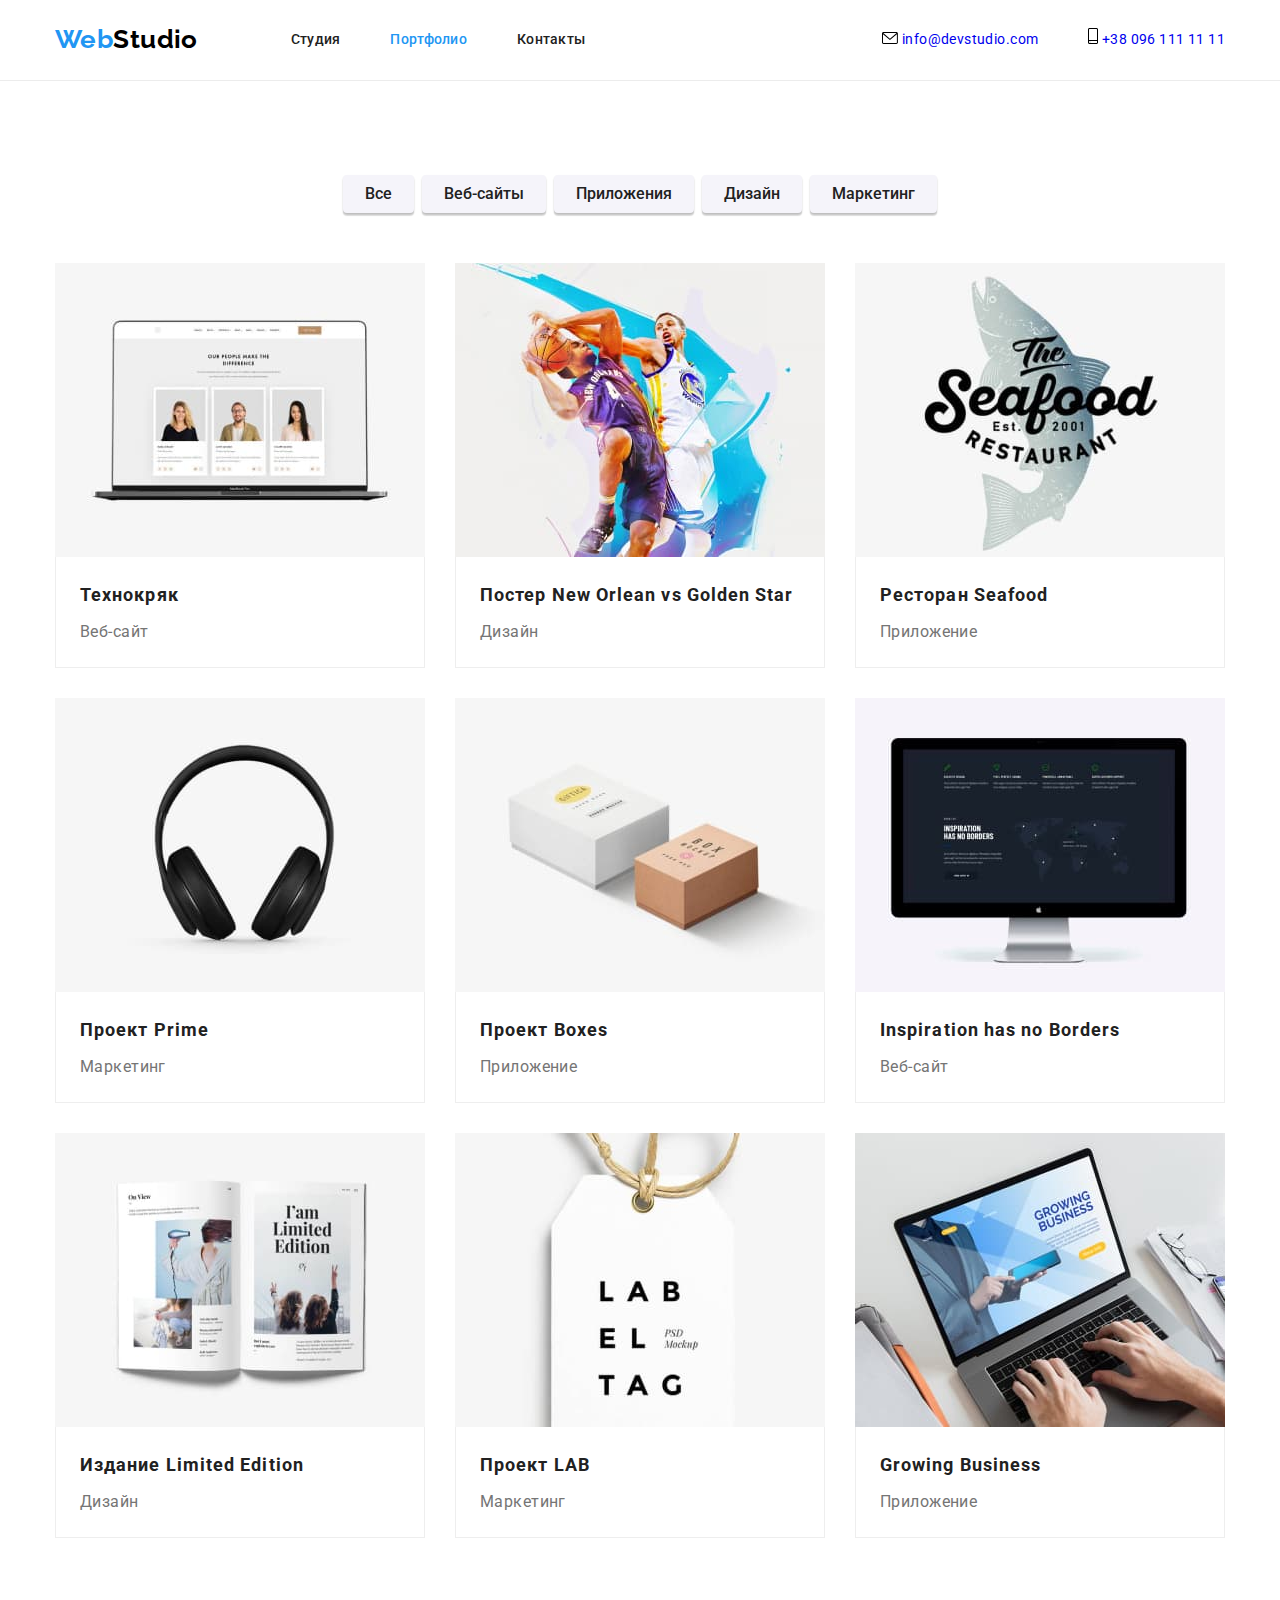
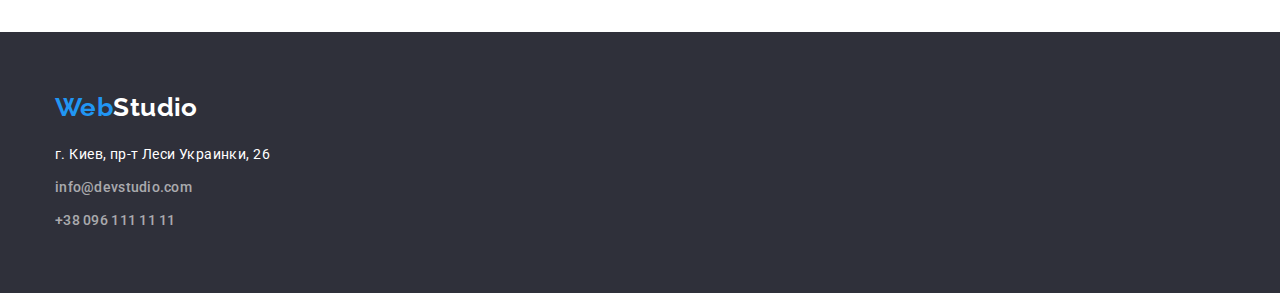
==== portfolio.html @ d8e85909 "Add files via upload" ====
<!DOCTYPE html>
<html lang="ru">
  <head>
    <meta charset="UTF-8" />
    <meta http-equiv="X-UA-Compatible" content="IE=edge" />
    <meta name="viewport" content="width=device-width, initial-scale=1.0" />
    <title>Document</title>
    <link rel="preconnect" href="https://fonts.gstatic.com" />
    <link
      href="https://fonts.googleapis.com/css2?family=Raleway:wght@700&family=Roboto:wght@400;500;700;900&display=swap"
      rel="stylesheet"
    />
    <link
      rel="stylesheet"
      href="https://cdnjs.cloudflare.com/ajax/libs/modern-normalize/1.0.0/modern-normalize.min.css"
    />
    <link rel="stylesheet" href="./css/style.css" />
  </head>
  <body>
    <!--Site heading-->
    <header class="page-header">
      <div class="header-container container">
        <nav class="navigation">
          <a href="" class="logo"><span class="accent-logo">Web</span>Studio</a>
          <ul class="nav-list list">
            <li class="item"><a href="./index.html" class="link">Студия</a></li>
            <li class="item"><a href="./portfolio.html" class="link current">Портфолио</a></li>
            <li class="item"><a href="" class="link">Контакты</a></li>
          </ul>
        </nav>
        <ul class="contacts-nav list">
          <li class="item">
            <a class="link mail" href="mailto:info@devstudio.com">
              <svg width="16" height="12">
                <use href="./images/icons.svg#icon-mail"></use>
              </svg>
              info@devstudio.com
            </a>
          </li>
          <li class="item">
            <a class="link tel" href="tel:+380961111111">
              <svg width="10" height="16">
                <use href="./images/icons.svg#icon-tel"></use>
              </svg>
              +38 096 111 11 11
            </a>
          </li>
        </ul>
      </div>
    </header>
    <main>
      <!-- Our works -->
      <section class="section">
        <div class="container">
          <!-- Заголовок нужно скрыть -->
          <h1 class="works-title visually-hidden">Наши работы</h1>
          <!-- Кнопки фильтра -->

          <ul class="buttons-list list">
            <li class="button-item"><button type="button" class="button">Все</button></li>
            <li class="button-item"><button type="button" class="button">Веб-сайты</button></li>
            <li class="button-item"><button type="button" class="button">Приложения</button></li>
            <li class="button-item"><button type="button" class="button">Дизайн</button></li>
            <li class="button-item"><button type="button" class="button">Маркетинг</button></li>
          </ul>

          <!-- Gallery -->

          <ul class="work-items list">
            <li class="item">
              <a href="">
                <img
                  src="./images/title1.jpg"
                  alt="фото людей на ноутбуке"
                  width="370"
                  height="294"
                />
                <div class="item-description">
                  <h3 class="title">Технокряк</h3>
                  <p>Веб-сайт</p>
                </div>
              </a>
            </li>
            <li class="item">
              <a href="">
                <img
                  src="./images/title2.jpg"
                  alt="два баскетболиста с мячом"
                  width="370"
                  height="294"
                />
                <div class="item-description">
                  <h3 class="title">Постер New Orlean vs Golden Star</h3>
                  <p>Дизайн</p>
                </div>
              </a>
            </li>
            <li class="item">
              <a href="">
                <img
                  src="./images/title3.jpg"
                  alt="логотип ресторана с морепродуками"
                  width="370"
                  height="294"
                />
                <div class="item-description">
                  <h3 class="title">Ресторан Seafood</h3>
                  <p>Приложение</p>
                </div>
              </a>
            </li>
            <li class="item">
              <a href="">
                <img src="./images/title4.jpg" alt="фото наушников" width="370" height="294" />
                <div class="item-description">
                  <h3 class="title">Проект Prime</h3>
                  <p>Маркетинг</p>
                </div>
              </a>
            </li>
            <li class="item">
              <a href="">
                <img src="./images/title5.jpg" alt="две коробки" width="370" height="294" />
                <div class="item-description">
                  <h3 class="title">Проект Boxes</h3>
                  <p>Приложение</p>
                </div>
              </a>
            </li>
            <li class="item">
              <a href="">
                <img src="./images/title6.jpg" alt="фото монитора" width="370" height="294" />
                <div class="item-description">
                  <h3 class="title">Inspiration has no Borders</h3>
                  <p>Веб-сайт</p>
                </div>
              </a>
            </li>
            <li class="item">
              <a href="">
                <img src="./images/title7.jpg" alt="разворот журнала" width="370" height="294" />
                <div class="item-description">
                  <h3 class="title">Издание Limited Edition</h3>
                  <p>Дизайн</p>
                </div>
              </a>
            </li>
            <li class="item">
              <a href="">
                <img src="./images/title8.jpg" alt="фото бирки" width="370" height="294" />
                <div class="item-description">
                  <h3 class="title">Проект LAB</h3>
                  <p>Маркетинг</p>
                </div>
              </a>
            </li>
            <li class="item">
              <a href="">
                <img
                  src="./images/title9.jpg"
                  alt="человек работает за ноутбуком"
                  width="370"
                  height="294"
                />
                <div class="item-description">
                  <h3 class="title">Growing Business</h3>
                  <p>Приложение</p>
                </div>
              </a>
            </li>
          </ul>
        </div>
      </section>
    </main>
    <footer class="footer">
      <div class="container">
        <a href="/" class="logo-light"><span class="accent-logo">Web</span>Studio</a>
        <ul class="footer-contacts list">
          <li class="footer-item">
            <address class="address">г. Киев, пр-т Леси Украинки, 26</address>
          </li>
          <li class="footer-item">
            <a href="mailto:info@devstudio.com" class="footer-contact">info@devstudio.com</a>
          </li>
          <li class="footer-item">
            <a href="tel:+380961111111" class="footer-contact">+38 096 111 11 11</a>
          </li>
        </ul>
      </div>
    </footer>
  </body>
</html>
---- css/style.css ----
:root {
  --primery-text-color: #757575;
  --title-text-color: #212121;
  --accent-color: #2196f3;
  --primery-bgc: #fff;
  --secondary-bgc: #f5f4fa;
  --accent-bgc: #2f303a;
  --accent-hover-color: #188ce8;
  --web-color: #000;
}

html {
  box-sizing: border-box;
}

*,
*::before,
*::after {
  box-sizing: inherit;
}

body {
  background-color: var(--primery-bgc);
  color: var(--primery-text-color);

  font-family: Roboto, sans-serif;
  letter-spacing: 0.03em;
  font-size: 14px;
  line-height: 1.71;
}

h1,
h2,
h3,
h4,
h5,
h6,
p {
  margin-top: 0;
  margin-bottom: 0;
}

img {
  display: block;
}

.list {
  padding: 0;
  margin: 0;
  list-style: none;
}

.link {
  text-decoration: none;
}

.container {
  width: 1200px;
  margin: 0 auto;
  padding-left: 15px;
  padding-right: 15px;
}

.section {
  padding-top: 94px;
  padding-bottom: 94px;
}

.visually-hidden {
  position: absolute;
  width: 1px;
  height: 1px;
  margin: -1px;
  border: 0;
  padding: 0;

  white-space: nowrap;
  clip-path: inset(100%);
  clip: rect(0 0 0 0);
  overflow: hidden;
}

/* ============ Шапка сайта ========== */

.page-header {
  border-bottom: 1px solid #ececec;
}

/* =========== Стилизация логотипа =========*/

.logo {
  margin-right: 93px;

  color: var(--web-color);

  font-family: Raleway, sans-serif;
  font-weight: bold;
  font-size: 26px;
  line-height: 1.2;
}
.accent-logo {
  color: var(--accent-color);
}

/* ============== Стилизация панели навигации =====*/

.navigation a,
.contacts-nav a {
  text-decoration: none;
}

.nav-list {
  display: flex;
}

.nav-list .item + .item {
  margin-left: 50px;
}

.nav-list .link {
  display: block;
  padding-top: 32px;
  padding-bottom: 32px;

  color: var(--title-text-color);

  font-weight: 500;
  font-size: 14px;
  line-height: 1.14;
  letter-spacing: 0.02em;
}

.nav-list .link:hover,
.nav-list .link:focus {
  color: var(--accent-color);
}

.nav-list .link.current {
  color: var(--accent-color);
}

.contacts-nav {
  display: flex;
  margin-left: auto;
}

.contacts-nav .item + .item {
  margin-left: 50px;
}

.contact-link {
  display: flex;
  align-items: center;
  color: var(--primery-text-color);

  font-weight: 500;
  font-size: 14px;
  line-height: 1.14;
  letter-spacing: 0.02em;
}

.contact-link:hover,
.contact-link:focus {
  color: var(--accent-color);
}

.header-container,
.navigation {
  display: flex;
  align-items: center;
}

.contact-link:hover .contact-icon,
.contact-link:focus .contact-icon {
  fill: var(--accent-color);
}

.contact-icon {
  margin-right: 10px;
  fill: var(--primery-text-color);
}

/* =========== Hero =============*/

.hero {
  padding: 200px 0;
  max-width: 1600px;
  height: 600px;
  background-color: #c4c4c4;
  background-image: linear-gradient(to right, rgba(47, 48, 58, 0.4), rgba(47, 48, 58, 0.4)),
    url('../images/hero.jpg');
}

.hero-container {
  display: block;
  width: 696px;
  text-align: center;
  margin-left: auto;
  margin-right: auto;
}

.hero-title {
  margin-bottom: 30px;

  color: var(--primery-bgc);

  font-weight: 900;
  font-size: 44px;
  line-height: 1.36;
  text-align: center;
  letter-spacing: 0.06em;
  text-transform: uppercase;
}
.main-button {
  display: inline-block;
  border-radius: 4px;
  min-width: 200px;
  padding: 10px 32px;

  color: var(--primery-bgc);
  background-color: var(--accent-color);
  box-shadow: 0px 4px 4px rgba(0, 0, 0, 0.15);

  font-family: inherit;
  font-weight: bold;
  font-size: 16px;
  line-height: 1.87;
  align-items: center;
  text-align: center;
  letter-spacing: 0.06em;
}

.main-button:hover,
.main-button:focus {
  background-color: var(--accent-hover-color);
}

/* ============= Sections =============*/

.section-title {
  color: var(--title-text-color);

  font-weight: bold;
  font-size: 36px;
  line-height: 1.16;
  text-align: center;
}

/* ============= Advantages Section =========*/

.advantages-section {
  padding-bottom: 47px;
}

.advantages-list .title {
  margin-bottom: 10px;

  color: var(--title-text-color);

  font-weight: bold;
  font-size: 14px;
  line-height: 1.14;
  text-transform: uppercase;
}

.advantages-list {
  display: flex;
}

.advantages-item {
  width: 270px;
}

.advantages-item:not(:last-child) {
  margin-right: 30px;
}
/* ========== Our works section ===========*/

.work-list {
  display: flex;
}

.work-item + .work-item {
  margin-left: 30px;
}

.ourwork-section {
  padding-top: 47px;
}

.ourwork-section .section-title {
  margin-bottom: 50px;
}

/* ========== Our team section ===========*/

.team-section .section-title {
  margin-bottom: 50px;
}

.team-section {
  background-color: var(--secondary-bgc);
}

.team-list {
  display: flex;
}

.team-item + .team-item {
  margin-left: 30px;
}

.team-item {
  width: 270px;
  background-color: var(--primery-bgc);
  box-shadow: 0px 1px 3px rgba(0, 0, 0, 0.12), 0px 1px 1px rgba(0, 0, 0, 0.14),
    0px 2px 1px rgba(0, 0, 0, 0.2);
  border-radius: 0px 0px 4px 4px;
}

.team-item-description {
  margin-top: 30px;
  margin-bottom: 30px;
  padding-left: 32px;
  padding-right: 32px;
}

.team-list .title {
  margin-bottom: 10px;

  color: var(--title-text-color);

  font-weight: 500;
  font-size: 16px;
  line-height: 1.18;
  text-align: center;
}

.team-list .text {
  margin-bottom: 16px;
  font-size: 16px;
  line-height: 1.18;
  text-align: center;
}

.social-list {
  display: flex;
  justify-content: space-between;
}

.social-list-link {
  display: flex;
  align-items: center;
  justify-content: center;
  width: 44px;
  height: 44px;
  background-color: transparent;
  border-radius: 50%;
}

.social-list-link:hover,
.social-list-link:focus {
  background-color: var(--accent-color);
}

.social-list-icon {
  width: 20px;
  height: 20px;
  fill: #afb1b8;
}

.social-list-link:hover .social-list-icon,
.social-list-link:focus .social-list-icon {
  fill: var(--primery-bgc);
}

/* ============ Clients section ============= */
.clients-section .section-title {
  margin-bottom: 50px;
}

/* =========== Footer =========*/

.footer {
  padding-top: 60px;
  padding-bottom: 60px;

  background-color: var(--accent-bgc);
}
.footer a {
  text-decoration: none;
}
.logo-light {
  display: block;
  margin-bottom: 20px;
  color: var(--primery-bgc);

  font-family: Raleway, sans-serif;
  font-weight: bold;
  font-size: 26px;
  line-height: 1.2;
}

.footer-item {
  margin-bottom: 9px;
}
.footer-item:last-child {
  margin-bottom: 0;
}

.address {
  color: var(--primery-bgc);

  font-style: normal;
  font-size: 14px;
  line-height: 1.71;
}
.footer-contact {
  color: rgba(255, 255, 255, 0.6);

  font-weight: 500;
  font-size: 14px;
  line-height: 1.14;
  letter-spacing: 0.02em;
}
.footer-contact:hover,
.footer-contact:focus {
  color: var(--accent-color);
}

/* ============== Portfolio page =============*/

/* ============ Buttons (filtr) section ==========*/
/* .buttons-container {
  width: 611px;
  margin: 0 auto 34px;
} */

.buttons-list {
  display: flex;
  justify-content: center;
  margin-bottom: 50px;
}
.button-item + .button-item {
  margin-left: 8px;
}

.button {
  padding: 6px 22px;
  border: 0;
  border-radius: 4px;
  box-shadow: 0px 3px 1px rgba(0, 0, 0, 0.1), 0px 1px 2px rgba(0, 0, 0, 0.08),
    0px 2px 2px rgba(0, 0, 0, 0.12);

  color: var(--title-text-color);
  background-color: var(--secondary-bgc);
  font-family: inherit;
  font-weight: 500;
  font-size: 16px;
  line-height: 1.62;
  text-align: center;
  cursor: pointer;
}
.button:hover,
.button:focus,
.button:active {
  color: var(--primery-bgc);
  background-color: var(--accent-color);
}

/* ============ Galery section ============*/
.work-items {
  display: flex;
  flex-wrap: wrap;
}

.work-items .item {
  width: 370px;
}

.work-items .item:not(:nth-child(3n)) {
  margin-right: 30px;
}
.work-items .item:not(:nth-last-child(-n + 3)) {
  margin-bottom: 30px;
}

.item-description {
  padding: 20px 24px;
  border: 1px solid #eee;
  border-top: transparent;
}

.work-items .title {
  margin-bottom: 4px;

  color: var(--title-text-color);

  font-weight: bold;
  font-size: 18px;
  line-height: 2;
  letter-spacing: 0.06em;
}
.work-items a {
  color: var(--primery-text-color);
  text-decoration: none;
}
.work-items p {
  font-size: 16px;
  line-height: 1.87;
}
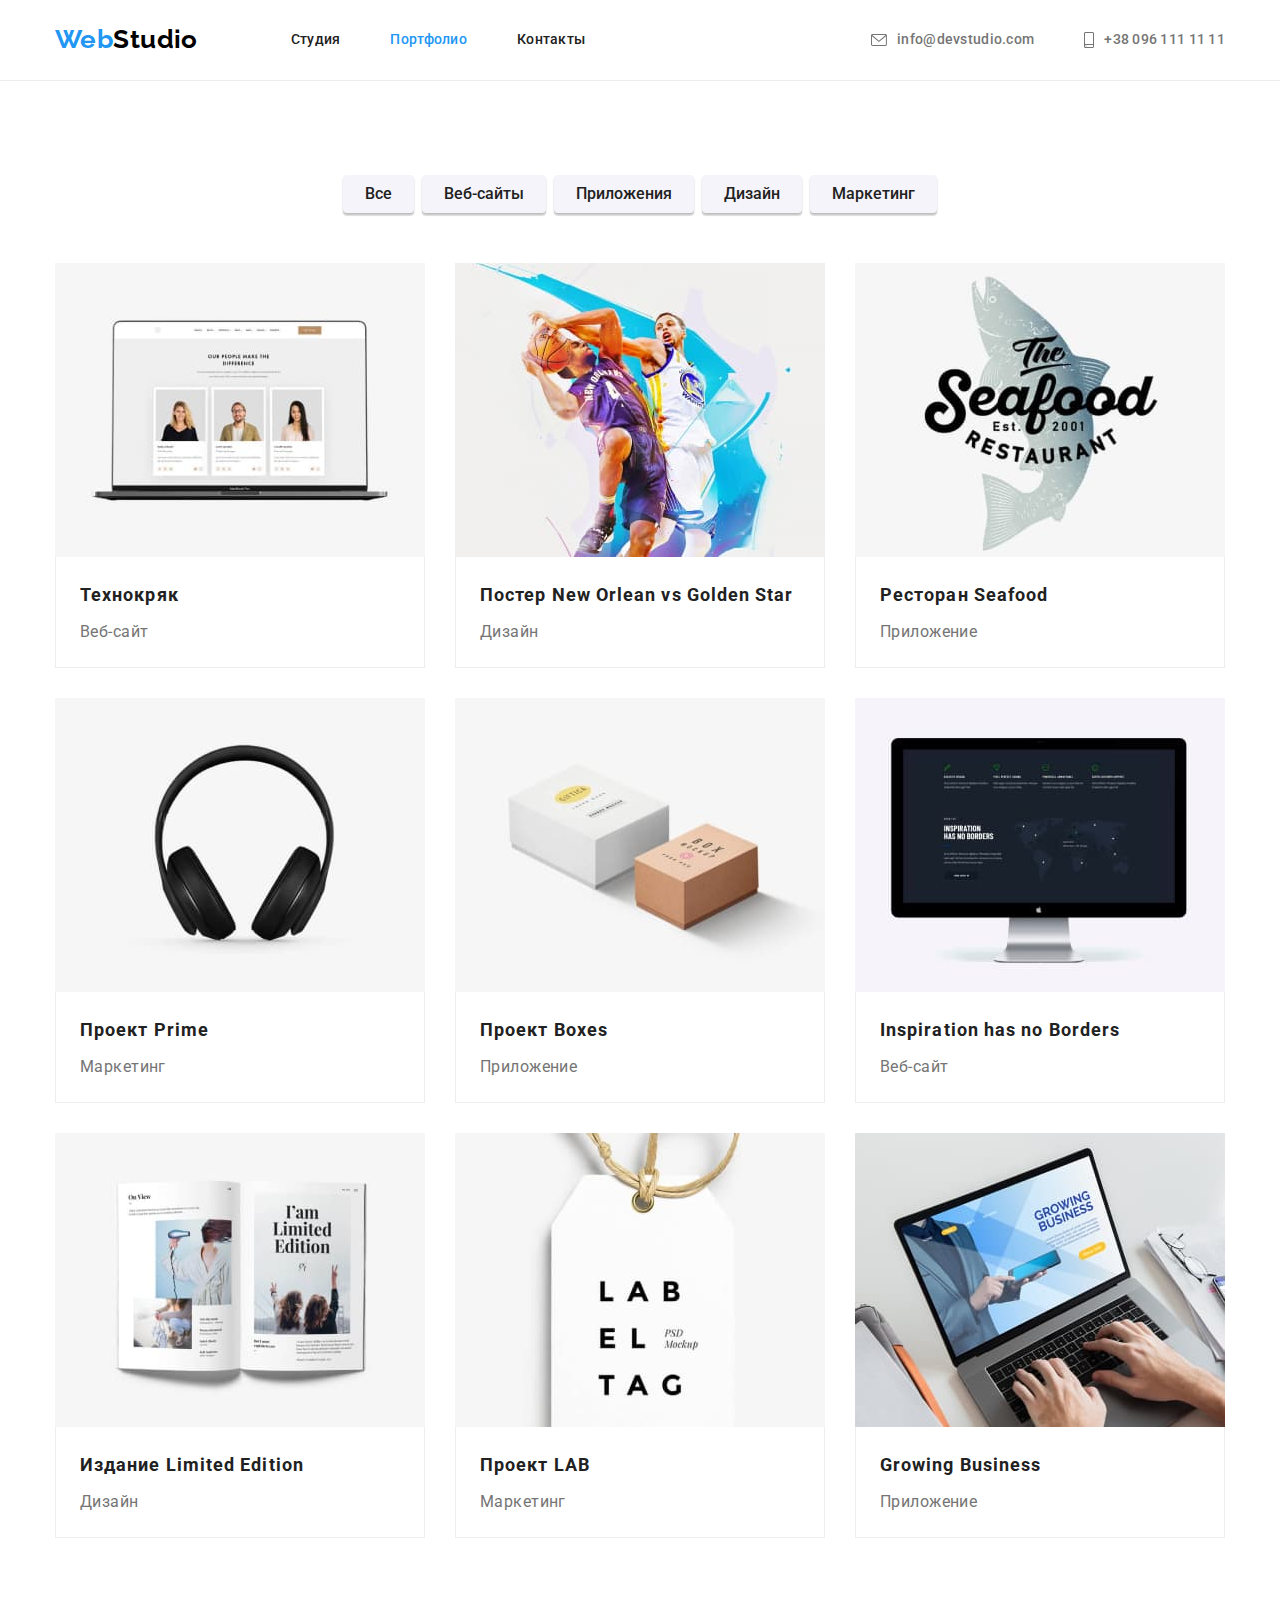
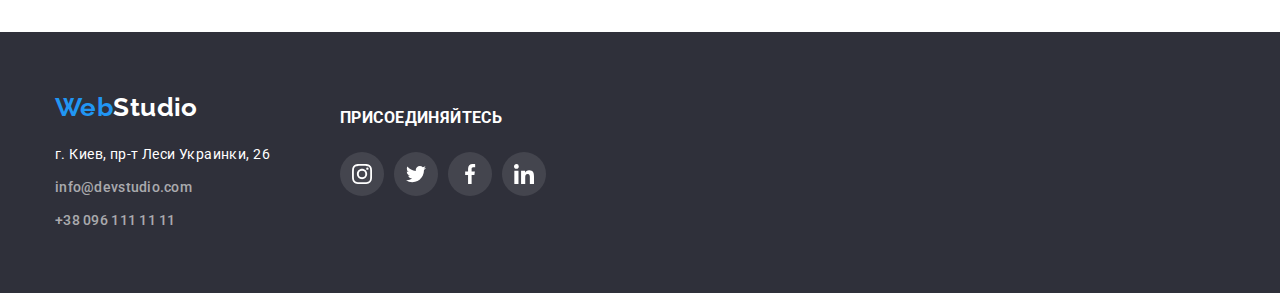
==== commit 4873f4cd: "Добавлены все иконки" ====
--- a/portfolio.html
+++ b/portfolio.html
@@ -24,22 +24,24 @@
           <a href="" class="logo"><span class="accent-logo">Web</span>Studio</a>
           <ul class="nav-list list">
             <li class="item"><a href="./index.html" class="link">Студия</a></li>
-            <li class="item"><a href="./portfolio.html" class="link current">Портфолио</a></li>
+            <li class="item">
+              <a href="./portfolio.html" class="link current">Портфолио</a>
+            </li>
             <li class="item"><a href="" class="link">Контакты</a></li>
           </ul>
         </nav>
         <ul class="contacts-nav list">
           <li class="item">
-            <a class="link mail" href="mailto:info@devstudio.com">
-              <svg width="16" height="12">
+            <a class="contact-link link" href="mailto:info@devstudio.com">
+              <svg class="contact-icon" width="16" height="12">
                 <use href="./images/icons.svg#icon-mail"></use>
               </svg>
               info@devstudio.com
             </a>
           </li>
           <li class="item">
-            <a class="link tel" href="tel:+380961111111">
-              <svg width="10" height="16">
+            <a class="contact-link link" href="tel:+380961111111">
+              <svg class="contact-icon" width="10" height="16">
                 <use href="./images/icons.svg#icon-tel"></use>
               </svg>
               +38 096 111 11 11
@@ -57,11 +59,21 @@
           <!-- Кнопки фильтра -->
 
           <ul class="buttons-list list">
-            <li class="button-item"><button type="button" class="button">Все</button></li>
-            <li class="button-item"><button type="button" class="button">Веб-сайты</button></li>
-            <li class="button-item"><button type="button" class="button">Приложения</button></li>
-            <li class="button-item"><button type="button" class="button">Дизайн</button></li>
-            <li class="button-item"><button type="button" class="button">Маркетинг</button></li>
+            <li class="button-item">
+              <button type="button" class="button">Все</button>
+            </li>
+            <li class="button-item">
+              <button type="button" class="button">Веб-сайты</button>
+            </li>
+            <li class="button-item">
+              <button type="button" class="button">Приложения</button>
+            </li>
+            <li class="button-item">
+              <button type="button" class="button">Дизайн</button>
+            </li>
+            <li class="button-item">
+              <button type="button" class="button">Маркетинг</button>
+            </li>
           </ul>
 
           <!-- Gallery -->
@@ -111,7 +123,12 @@
             </li>
             <li class="item">
               <a href="">
-                <img src="./images/title4.jpg" alt="фото наушников" width="370" height="294" />
+                <img
+                  src="./images/title4.jpg"
+                  alt="фото наушников"
+                  width="370"
+                  height="294"
+                />
                 <div class="item-description">
                   <h3 class="title">Проект Prime</h3>
                   <p>Маркетинг</p>
@@ -120,7 +137,12 @@
             </li>
             <li class="item">
               <a href="">
-                <img src="./images/title5.jpg" alt="две коробки" width="370" height="294" />
+                <img
+                  src="./images/title5.jpg"
+                  alt="две коробки"
+                  width="370"
+                  height="294"
+                />
                 <div class="item-description">
                   <h3 class="title">Проект Boxes</h3>
                   <p>Приложение</p>
@@ -129,7 +151,12 @@
             </li>
             <li class="item">
               <a href="">
-                <img src="./images/title6.jpg" alt="фото монитора" width="370" height="294" />
+                <img
+                  src="./images/title6.jpg"
+                  alt="фото монитора"
+                  width="370"
+                  height="294"
+                />
                 <div class="item-description">
                   <h3 class="title">Inspiration has no Borders</h3>
                   <p>Веб-сайт</p>
@@ -138,7 +165,12 @@
             </li>
             <li class="item">
               <a href="">
-                <img src="./images/title7.jpg" alt="разворот журнала" width="370" height="294" />
+                <img
+                  src="./images/title7.jpg"
+                  alt="разворот журнала"
+                  width="370"
+                  height="294"
+                />
                 <div class="item-description">
                   <h3 class="title">Издание Limited Edition</h3>
                   <p>Дизайн</p>
@@ -147,7 +179,12 @@
             </li>
             <li class="item">
               <a href="">
-                <img src="./images/title8.jpg" alt="фото бирки" width="370" height="294" />
+                <img
+                  src="./images/title8.jpg"
+                  alt="фото бирки"
+                  width="370"
+                  height="294"
+                />
                 <div class="item-description">
                   <h3 class="title">Проект LAB</h3>
                   <p>Маркетинг</p>
@@ -172,20 +209,62 @@
         </div>
       </section>
     </main>
+    <!-- Footer -->
     <footer class="footer">
-      <div class="container">
-        <a href="/" class="logo-light"><span class="accent-logo">Web</span>Studio</a>
-        <ul class="footer-contacts list">
-          <li class="footer-item">
-            <address class="address">г. Киев, пр-т Леси Украинки, 26</address>
-          </li>
-          <li class="footer-item">
-            <a href="mailto:info@devstudio.com" class="footer-contact">info@devstudio.com</a>
-          </li>
-          <li class="footer-item">
-            <a href="tel:+380961111111" class="footer-contact">+38 096 111 11 11</a>
-          </li>
-        </ul>
+      <div class="container footer-container">
+        <div class="container-address">
+          <a href="/" class="logo-light"
+            ><span class="accent-logo">Web</span>Studio</a
+          >
+          <ul class="footer-contacts list">
+            <li class="footer-item">
+              <address class="address">г. Киев, пр-т Леси Украинки, 26</address>
+            </li>
+            <li class="footer-item">
+              <a href="mailto:info@devstudio.com" class="footer-contact"
+                >info@devstudio.com</a
+              >
+            </li>
+            <li class="footer-item">
+              <a href="tel:+380961111111" class="footer-contact"
+                >+38 096 111 11 11</a
+              >
+            </li>
+          </ul>
+        </div>
+        <div class="container-social-list">
+          <h3 class="social-list-title title">присоединяйтесь</h3>
+          <ul class="social-list list">
+            <li class="social-list-item">
+              <a href="" class="social-list-link link">
+                <svg class="social-list-icon">
+                  <use href="./images/icons.svg#icon-instagram"></use>
+                </svg>
+              </a>
+            </li>
+            <li class="social-list-item">
+              <a href="" class="social-list-link link">
+                <svg class="social-list-icon">
+                  <use href="./images/icons.svg#icon-twitter"></use>
+                </svg>
+              </a>
+            </li>
+            <li class="social-list-item">
+              <a href="" class="social-list-link link">
+                <svg class="social-list-icon">
+                  <use href="./images/icons.svg#icon-facebook"></use>
+                </svg>
+              </a>
+            </li>
+            <li class="social-list-item">
+              <a href="" class="social-list-link link">
+                <svg class="social-list-icon">
+                  <use href="./images/icons.svg#icon-linkedin"></use>
+                </svg>
+              </a>
+            </li>
+          </ul>
+        </div>
       </div>
     </footer>
   </body>
--- a/css/style.css
+++ b/css/style.css
@@ -187,8 +187,12 @@
   max-width: 1600px;
   height: 600px;
   background-color: #c4c4c4;
-  background-image: linear-gradient(to right, rgba(47, 48, 58, 0.4), rgba(47, 48, 58, 0.4)),
-    url('../images/hero.jpg');
+  background-image: linear-gradient(
+      to right,
+      rgba(47, 48, 58, 0.4),
+      rgba(47, 48, 58, 0.4)
+    ),
+    url("../images/hero.jpg");
 }
 
 .hero-container {
@@ -273,6 +277,16 @@
 
 .advantages-item:not(:last-child) {
   margin-right: 30px;
+}
+
+.advantages-icon-container {
+  width: 270px;
+  height: 120px;
+  margin-bottom: 30px;
+  background-color: #f5f4fa;
+}
+.advantages-icon {
+  margin: 25px 100px;
 }
 /* ========== Our works section ===========*/
 
@@ -379,6 +393,33 @@
   margin-bottom: 50px;
 }
 
+.clients-list {
+  display: flex;
+  justify-content: space-between;
+}
+
+.client-link {
+  display: block;
+  width: 170px;
+  height: 92px;
+  border: 1px solid #afb1b8;
+  border-radius: 4px;
+}
+
+.client-link:hover,
+.client-link:focus {
+  border-color: var(--accent-color);
+}
+
+.client-icon {
+  margin: 16px 32px;
+  fill: #afb1b8;
+}
+
+.client-link:hover .client-icon,
+.client-link:focus .client-icon {
+  fill: var(--accent-color);
+}
 /* =========== Footer =========*/
 
 .footer {
@@ -389,6 +430,14 @@
 }
 .footer a {
   text-decoration: none;
+}
+
+.footer-container {
+  display: flex;
+}
+
+.container-address {
+  margin-right: 70px;
 }
 .logo-light {
   display: block;
@@ -428,6 +477,29 @@
   color: var(--accent-color);
 }
 
+.container-social-list {
+  width: 206px;
+  margin-top: 12px;
+}
+
+.social-list-title {
+  margin-bottom: 20px;
+  text-transform: uppercase;
+  color: var(--primery-bgc);
+}
+
+.footer .social-list-link {
+  background-color: rgba(255, 255, 255, 0.1);
+}
+
+.footer .social-list-link:hover,
+.footer .social-list-link:focus {
+  background-color: var(--accent-color);
+}
+
+.footer .social-list-icon {
+  fill: var(--primery-bgc);
+}
 /* ============== Portfolio page =============*/
 
 /* ============ Buttons (filtr) section ==========*/
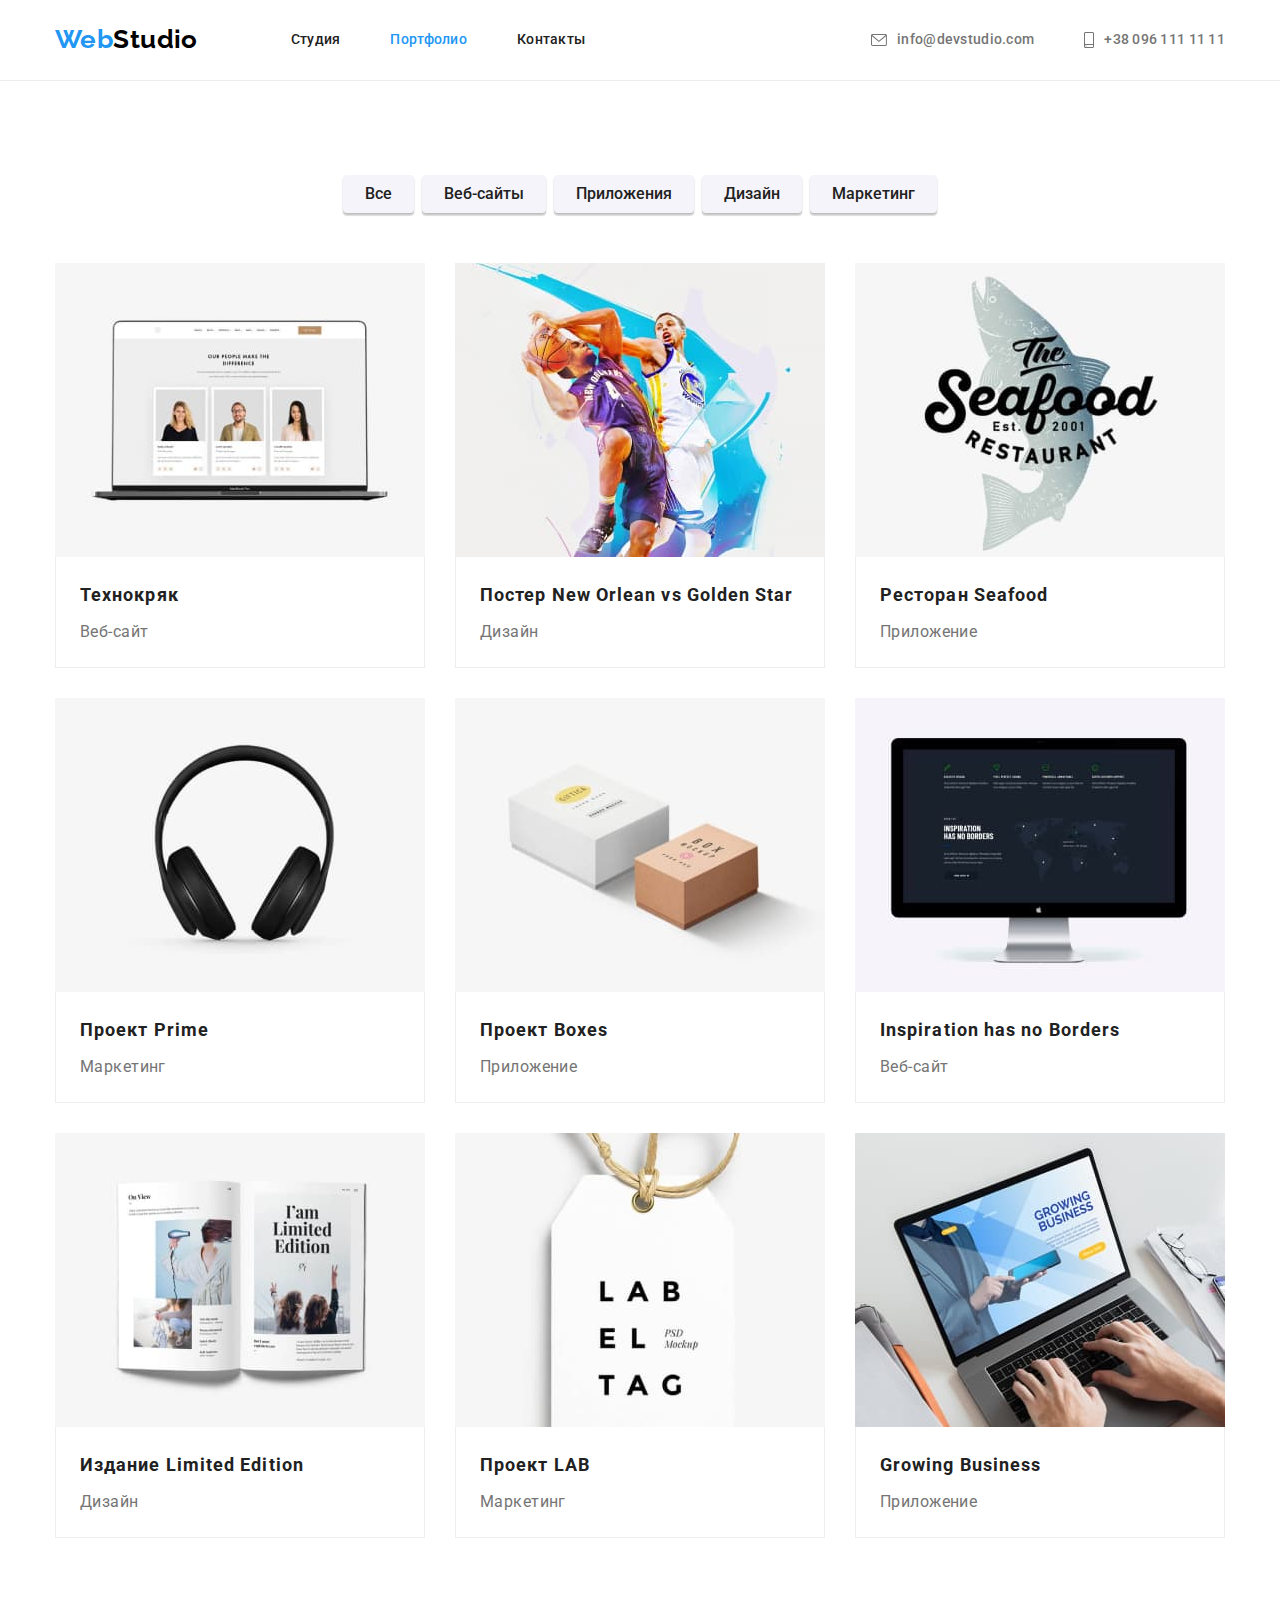
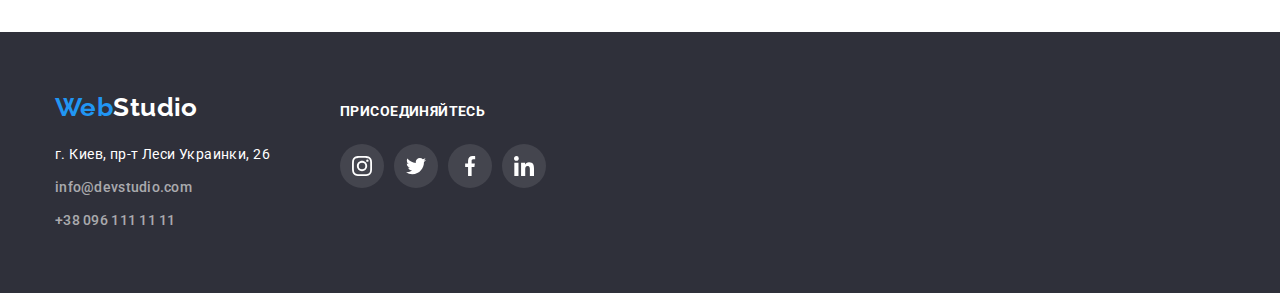
==== commit 7a8ef04e: "Отредактирована согласно замечаний ментора" ====
--- a/portfolio.html
+++ b/portfolio.html
@@ -21,7 +21,9 @@
     <header class="page-header">
       <div class="header-container container">
         <nav class="navigation">
-          <a href="" class="logo"><span class="accent-logo">Web</span>Studio</a>
+          <a href="./index.html" class="logo"
+            ><span class="accent-logo">Web</span>Studio</a
+          >
           <ul class="nav-list list">
             <li class="item"><a href="./index.html" class="link">Студия</a></li>
             <li class="item">
@@ -213,7 +215,7 @@
     <footer class="footer">
       <div class="container footer-container">
         <div class="container-address">
-          <a href="/" class="logo-light"
+          <a href="./index.html" class="logo-light"
             ><span class="accent-logo">Web</span>Studio</a
           >
           <ul class="footer-contacts list">
--- a/css/style.css
+++ b/css/style.css
@@ -280,14 +280,15 @@
 }
 
 .advantages-icon-container {
+  display: flex;
+  justify-content: center;
+  align-items: center;
   width: 270px;
   height: 120px;
   margin-bottom: 30px;
   background-color: #f5f4fa;
 }
-.advantages-icon {
-  margin: 25px 100px;
-}
+
 /* ========== Our works section ===========*/
 
 .work-list {
@@ -399,7 +400,9 @@
 }
 
 .client-link {
-  display: block;
+  display: flex;
+  justify-content: center;
+  align-items: center;
   width: 170px;
   height: 92px;
   border: 1px solid #afb1b8;
@@ -412,7 +415,6 @@
 }
 
 .client-icon {
-  margin: 16px 32px;
   fill: #afb1b8;
 }
 
@@ -434,6 +436,7 @@
 
 .footer-container {
   display: flex;
+  align-items: baseline;
 }
 
 .container-address {
@@ -477,15 +480,19 @@
   color: var(--accent-color);
 }
 
-.container-social-list {
-  width: 206px;
-  margin-top: 12px;
-}
-
 .social-list-title {
   margin-bottom: 20px;
+
+  font-size: 14px;
   text-transform: uppercase;
   color: var(--primery-bgc);
+}
+
+.social-list-footer {
+  display: flex;
+}
+.footer .social-list-item:not(:last-child) {
+  margin-right: 10px;
 }
 
 .footer .social-list-link {
